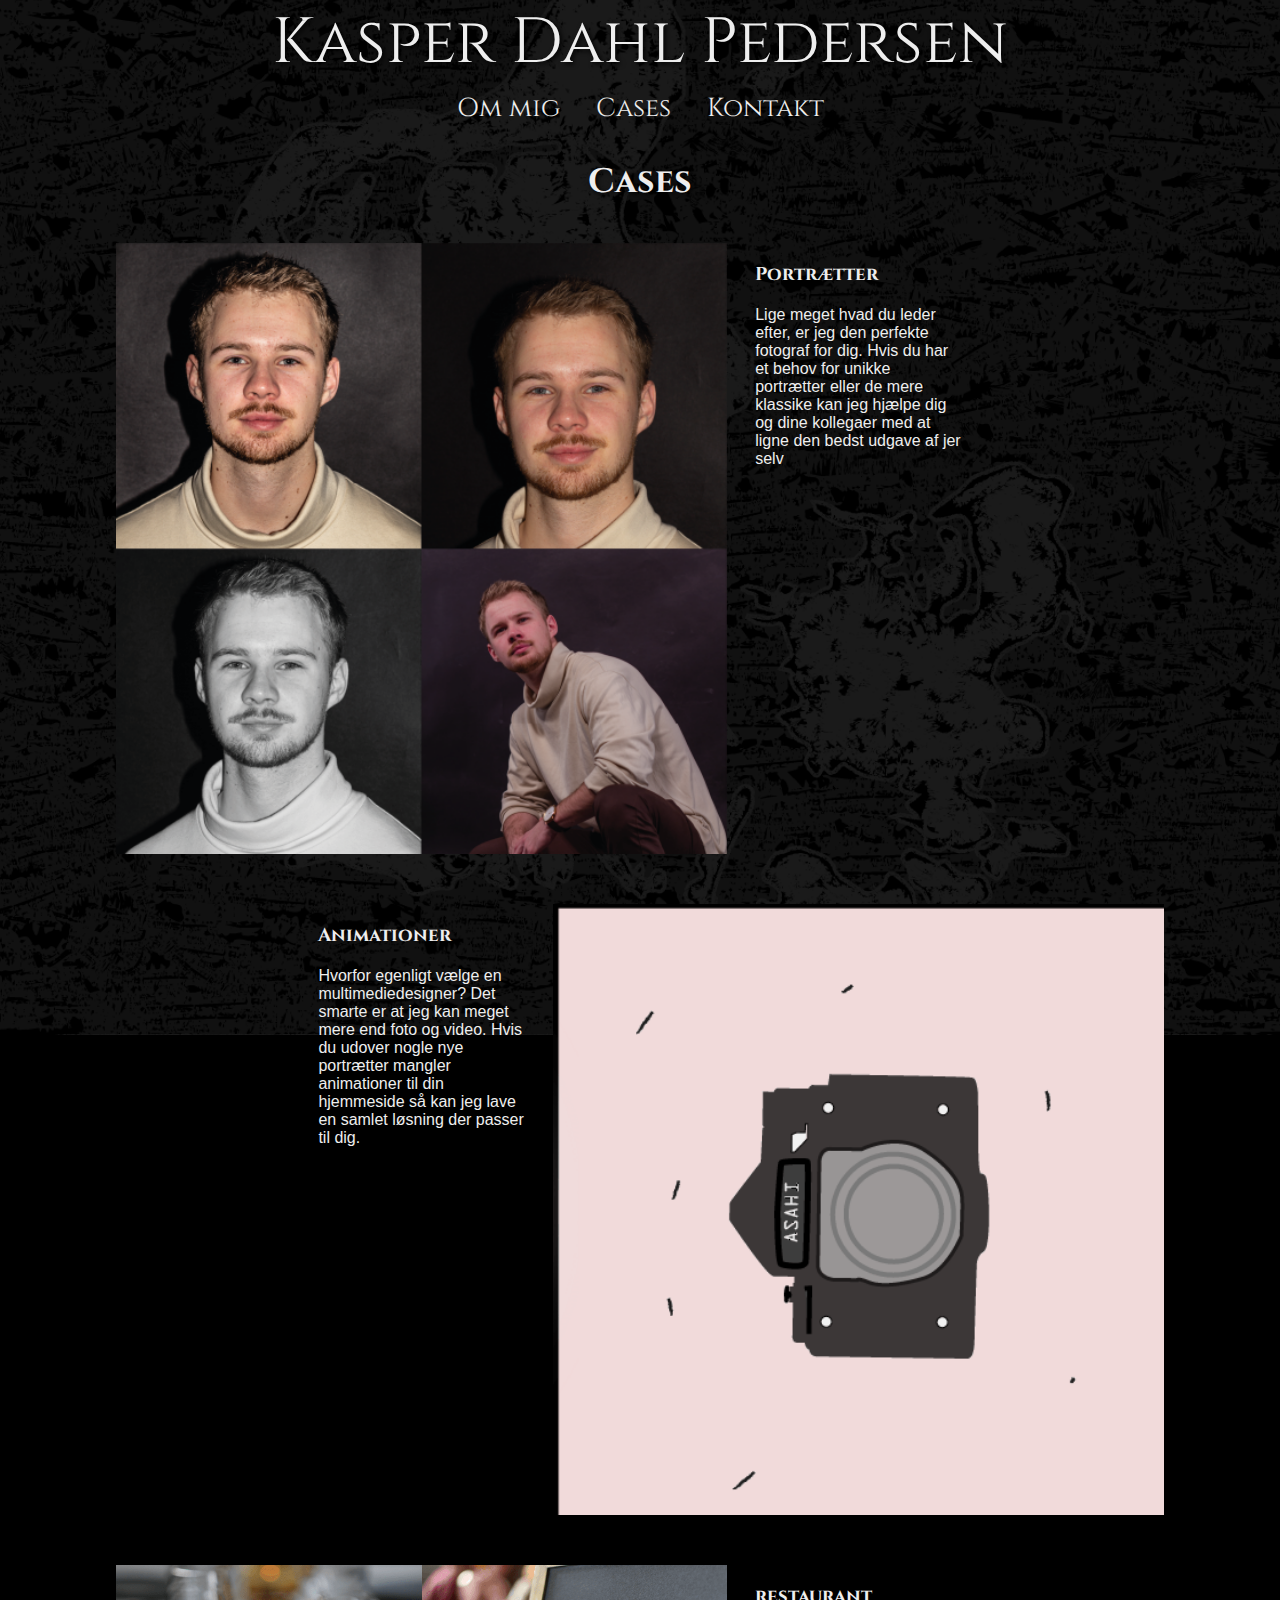
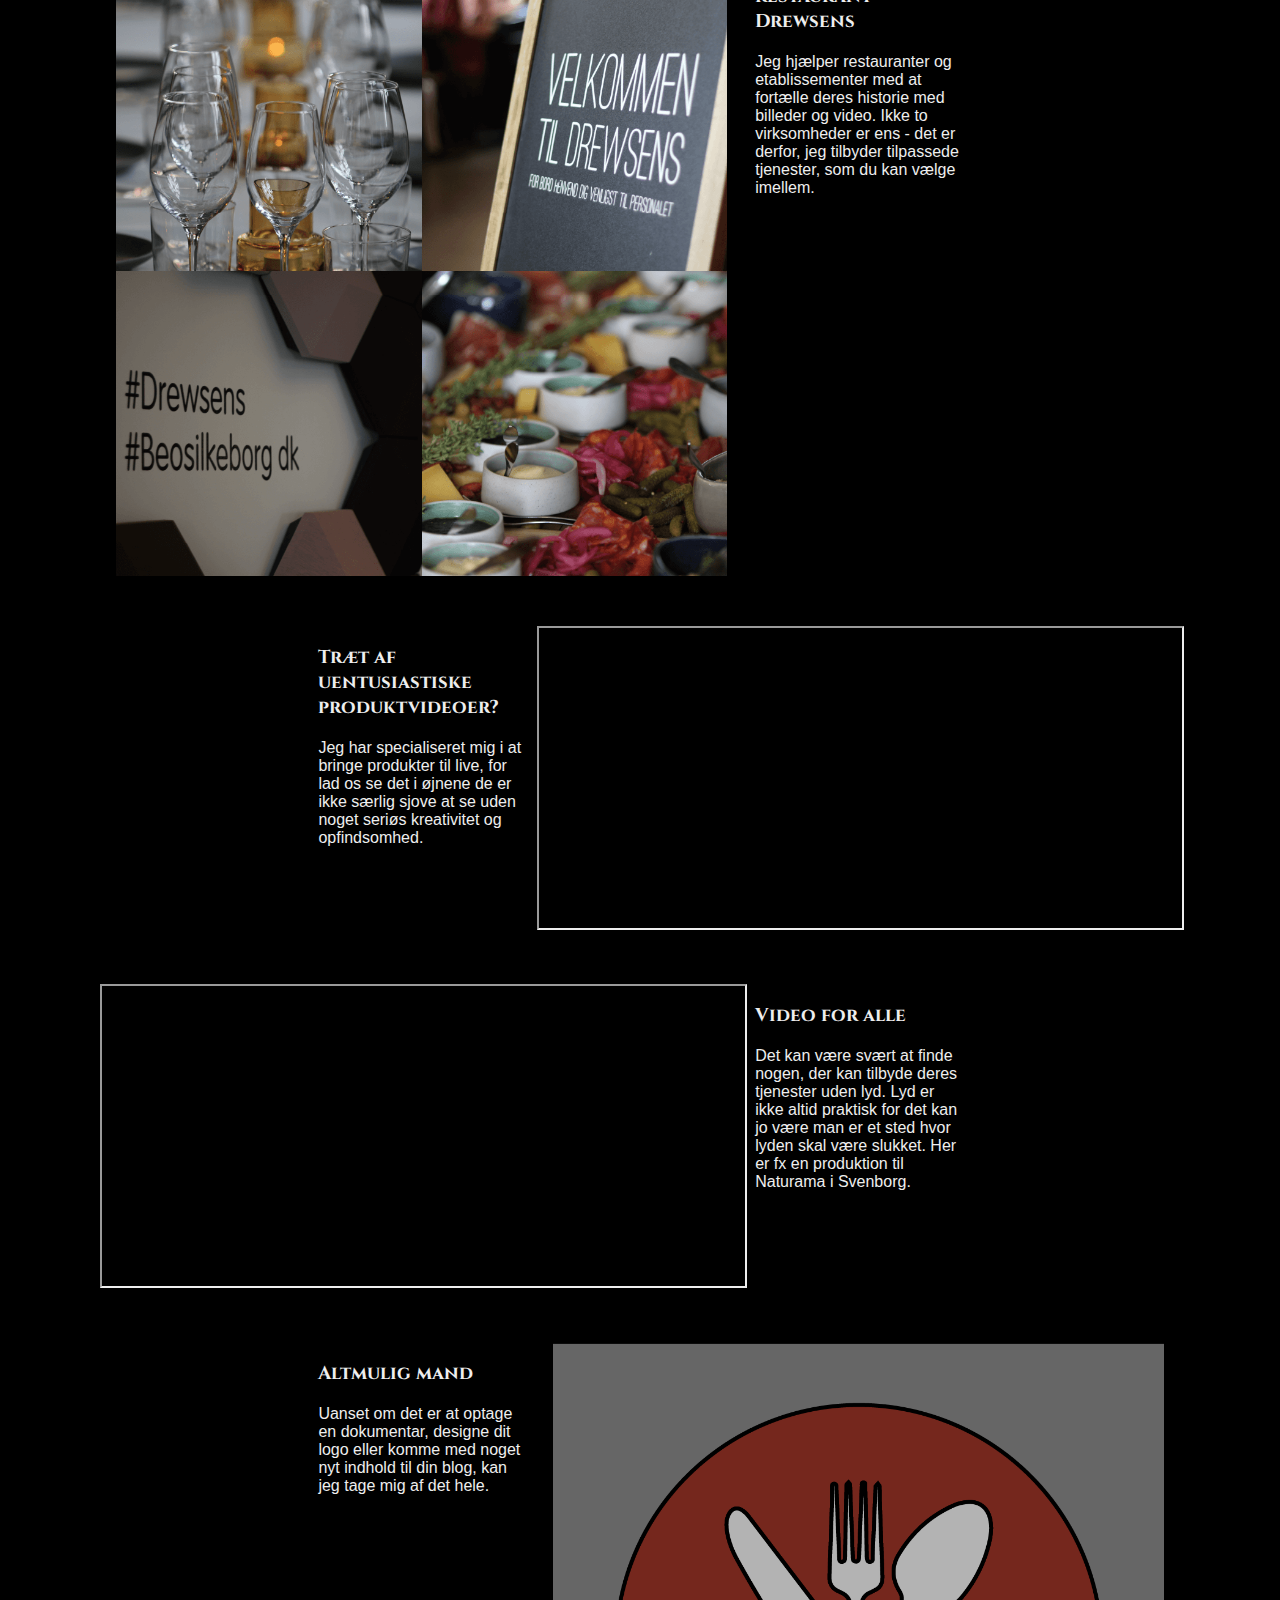
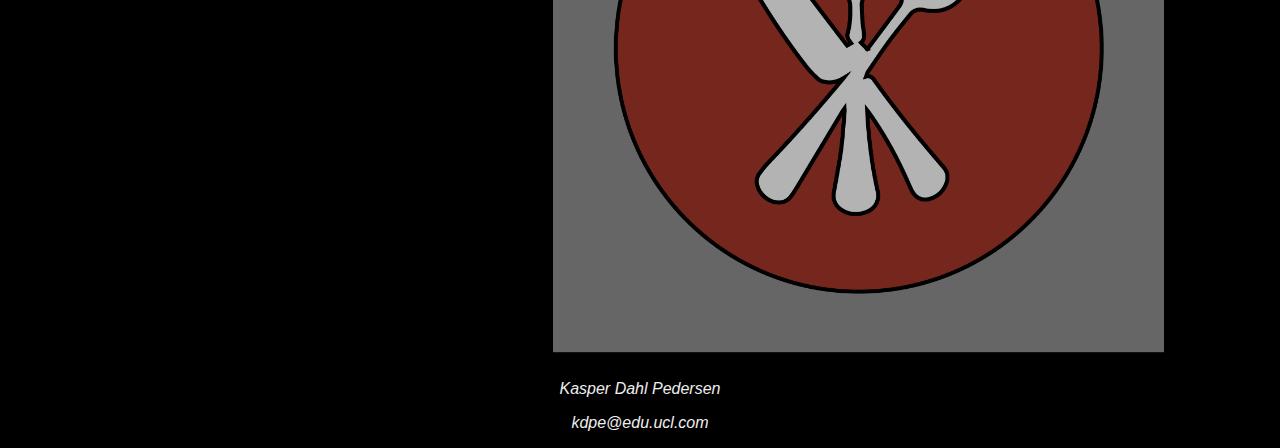
==== Cases.html @ 773d715b "Initial commit" ====
<!DOCTYPE html>
<html lang="en">
<head>
  <meta charset="UTF-8">
  <meta http-equiv="X-UA-Compatible" content="IE=edge">
  <meta name="viewport" content="width=device-width, initial-scale=1.0">
  <link rel="stylesheet" href="style.css">
  <link rel="preconnect" href="https://fonts.googleapis.com">
  <link rel="preconnect" href="https://fonts.gstatic.com" crossorigin>
  <link href="https://fonts.googleapis.com/css2?family=Cinzel&display=swap" rel="stylesheet">
<title>TheKasperDahl</title>
</head>

<body>
  <header>
    <a href="index.html" class="nodecoration"> Kasper Dahl Pedersen</a>
  </header>
  <nav>
    <a href="index.html">Om mig</a>
    <a href="#cases">Cases</a>
    <a href="Kontakt.html">Kontakt</a>
  </nav>
  <H2>Cases</H2>
<main class="grid-container">
    <div class="grid-item item1"> <img src="assets/images/model.png" alt="portræt billede af model" class="responsive"></div>
    <div class="grid-item item2"> <h3 class="toptekst" >Portrætter</h3> <p>Lige meget hvad du leder efter, er jeg den perfekte fotograf for dig. Hvis du har et behov for unikke portrætter eller de mere klassike kan jeg hjælpe dig og dine kollegaer med at ligne den bedst udgave af jer selv  </p></div>
    <div class="grid-item item3"> <h3>Animationer</h3> <p> Hvorfor egenligt vælge en multimediedesigner? Det smarte er at jeg kan meget mere end foto og video. Hvis du udover nogle nye portrætter mangler animationer til din hjemmeside så kan jeg lave en samlet løsning der passer til dig. <p></div>
    <div class="grid-item item4"> <img src="/assets/animation/pentaxgif.gif" alt="animeret gif" class="responsive"></div>
    <div class="grid-item item5"> <img src="assets/images/drewsens.png" alt="collage af billeder fra restauran" class="responsive"></div>
    <div class="grid-item item6"> <h3>restaurant Drewsens</h3> <p>Jeg hjælper restauranter og etablissementer med at fortælle deres historie med billeder og video. Ikke to virksomheder er ens - det er derfor, jeg tilbyder tilpassede tjenester, som du kan vælge imellem.</p></div>
    <div class="grid-item item7"> <h3>Træt af uentusiastiske produktvideoer?</h3> <p>Jeg har specialiseret mig i at bringe produkter til live, for lad os se det i øjnene de er ikke særlig sjove at se uden noget seriøs kreativitet og opfindsomhed.</p> </div>
    <div class="grid-item item8"> <iframe src="https://www.youtube.com/embed/P_IQsjrdXrU" title="YouTube video player" allow="accelerometer; autoplay; clipboard-write; encrypted-media; gyroscope; picture-in-picture"></iframe> </div>
    <div class="grid-item item9"> <iframe src="https://www.youtube.com/embed/EsS5BHHTnPE" title="YouTube video player" allow="accelerometer; autoplay; clipboard-write; encrypted-media; gyroscope; picture-in-picture"></iframe></div>
    <div class="grid-item item10"> <h3>Video for alle</h3> <p>Det kan være svært at finde nogen, der kan tilbyde deres tjenester uden lyd. Lyd er ikke altid praktisk for det kan jo være man er et sted hvor lyden skal være slukket. Her er fx en produktion til Naturama i Svenborg.</p> </div>
    <div class="grid-item item11"> <h3>Altmulig mand</h3><p>Uanset om det er at optage en dokumentar, designe dit logo eller komme med noget nyt indhold til din blog, kan jeg tage mig af det hele.</p></div>
    <div class="grid-item item12"> <img src="assets/images/logorestaurant.png" alt="Billede af logo på sort baggrund" class="responsive"></div>
</main>
<footer>
  <address>
    <p>Kasper Dahl Pedersen</p>
    <p>kdpe@edu.ucl.com</p>
  </address>
</footer>
</body>

</html>
---- style.css ----
body{
  background-color: rgb(0, 0, 0);
  background-image: url(assets/background/pinstripeDK.png);
  background-repeat: no-repeat;
  background-size: auto 130%;
  background-attachment: fixed;
  background-position: center center;
}

.item1 {
  grid-area: a;
}

.item2 {
grid-area: b;
}

.item3 {
 grid-area: c;
}

.item4 {
 grid-area: d;
 }

.item5 {
 grid-area: e;
 }
.item6 {
 grid-area: f;
 }

.item7 {
 grid-area: g;
 }

.item8 {
 grid-area: h;
 position: relative;
 }

iframe{
width: 100%;
height: 300px;
}

.item9 {
 grid-area: i;
 position: relative;
} 

.item10 {
 grid-area: j;
  }
  
.item11{
  grid-area: k;
}

.item12{
  grid-area: l;
}

header{
  text-align: center;
}

.nodecoration{
  font-family: 'Cinzel', serif;
   font-size: 64px;
   text-shadow: 2px 2px 5px black;
   color: #eeeeee;
   text-decoration: none;
}

h2{
  font-family: 'Cinzel', serif;
   text-align: center; 
   font-size: 34px;
   text-shadow: 2px 2px 5px black;
   color: #eeeeee;
}

h3{
  font-family: 'Cinzel', serif;
  color: #eeeeee;
}

.toptekst{
  display: flex;
  align-items: flex-start;
}

p{
  font-family: 'Poppins', sans-serif;
  color: #eeeeee;

}
nav {
  text-align: center;
  padding: 5px;
}
nav a {
  color: #eeeeee;
  text-align: center;
  padding: 14px 16px;
  text-decoration: none;
  font-size: 26px;
  font-family: 'Cinzel', serif;
}
nav a:hover {
  background-color: #eeeeee;
  color: black;
}

.responsive{
  height: 75%;
  width: 95%;
  display: flex;
  justify-content: center;
  margin: auto;
}

.responsive2 {
  height: 75%;
  width: 100%;
}

.hero-image{
  width: 100%;
}

.grid-container {
  display: grid;
  align-items: center;
  grid-template-areas: 
  "a"
  "b"
  "d"
  "c"
  "e"
  "f"
  "h"
  "g"
  "i"
  "j"
  "l"
  "k";
}

footer p{
  text-align: center;
}

@media only screen and (min-width: 600px) { 
  .grid-container {
    display: grid;
    padding: 10px;
    align-items: center;
    grid-gap: 12px;
    row-gap: 50px;
    grid-template-areas: 
    "a a a b ."
    "a a a . ."
    ". c d d d"
    ". . d d d"
    "e e e f ."
    "e e e . ."
    ". g h h h"
    ". . h h h"
    "i i i j ."
    "i i i . ."
    ". k l l l"
    ". . l l l";
    grid-template-columns: repeat(5 ,1fr);
  }

.grid-container-index{
  display: grid;
  padding: 10px;
  align-items: center;
  grid-gap: 12px;
  row-gap: 50px;
  grid-template-areas: 
  "a a a b ."
  "a a a . ."
  ". c d d d"
  ". . d d d"
  "e e e e e"
  "e e e e e";
  grid-template-columns: repeat(5 ,1fr);
}

  body{
    max-width: 1100px;
    margin:auto;
  }

  .item1 {
    grid-area: a;
  }
  
  .item2{
    grid-area: b;
  }
  
  .item3 {
   grid-area: c;
   }
  
  .item4  {
   grid-area: d;
  }
  
  .item5 {
   grid-area: e;
   display: flex;
   align-items: flex-start;  
  }
  .item6 {
   grid-area: f;
   }
  
  .item7 {
   grid-area: g;
   }
  
  .item8 {
   grid-area: h;
   position: relative;
   }
  
  iframe{
  width: 100%;
  height: 300px;
  }
  
  .item9 {
   grid-area: i;
   position: relative;
  } 
  
  .item10 {
   grid-area: j;
   max-width: 400px;
   position: relative;
   right: 0;
    }
  .item11{
    grid-area: k;
  }
  
  .item12{
    grid-area: l;
  }
  
}
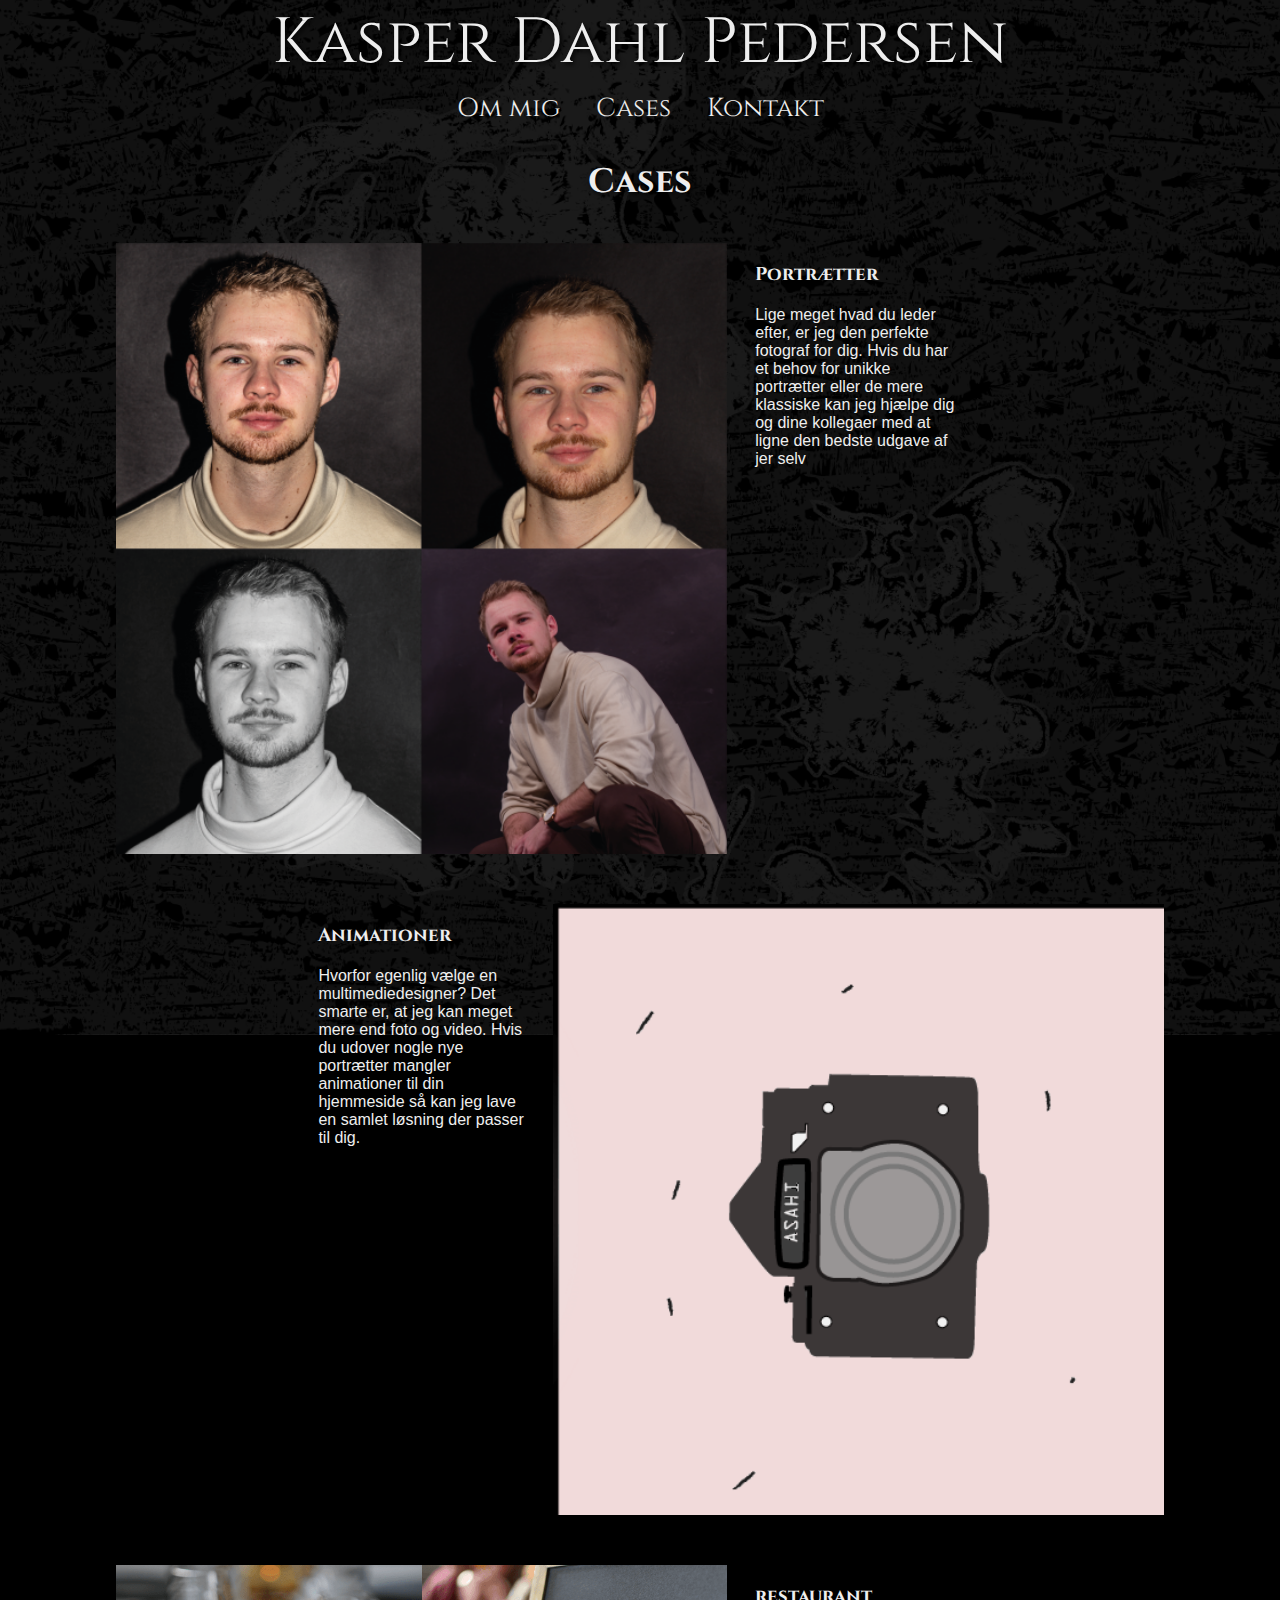
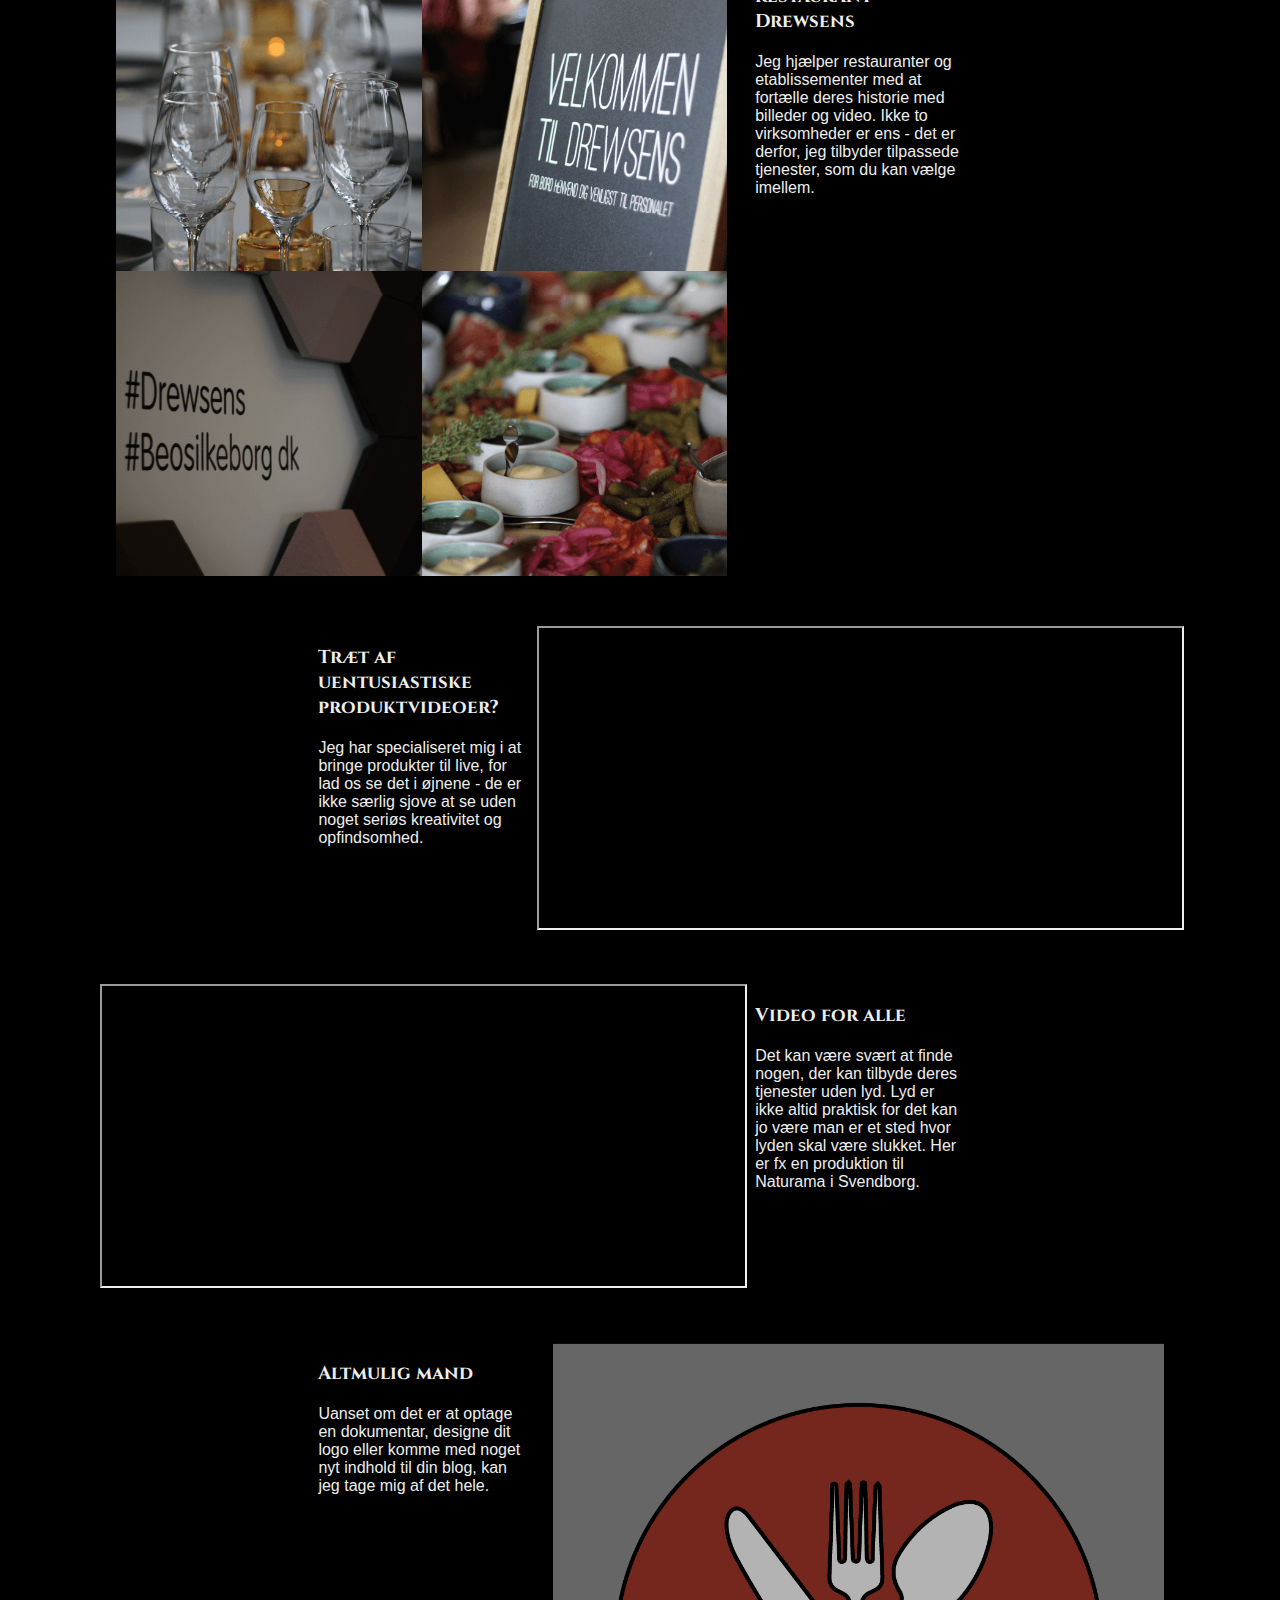
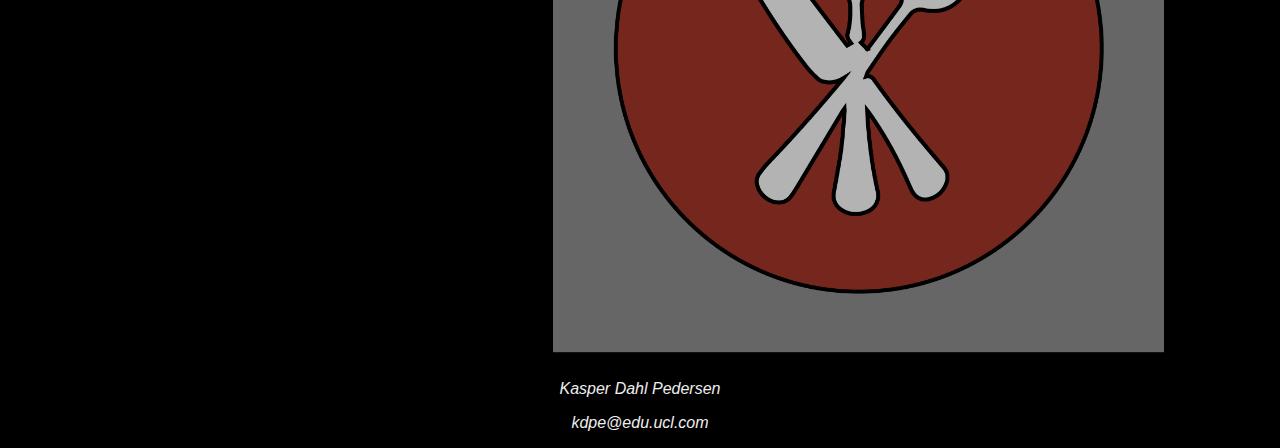
==== commit 2cd6b13a: "korrektur" ====
--- a/Cases.html
+++ b/Cases.html
@@ -23,15 +23,15 @@
   <H2>Cases</H2>
 <main class="grid-container">
     <div class="grid-item item1"> <img src="assets/images/model.png" alt="portræt billede af model" class="responsive"></div>
-    <div class="grid-item item2"> <h3 class="toptekst" >Portrætter</h3> <p>Lige meget hvad du leder efter, er jeg den perfekte fotograf for dig. Hvis du har et behov for unikke portrætter eller de mere klassike kan jeg hjælpe dig og dine kollegaer med at ligne den bedst udgave af jer selv  </p></div>
-    <div class="grid-item item3"> <h3>Animationer</h3> <p> Hvorfor egenligt vælge en multimediedesigner? Det smarte er at jeg kan meget mere end foto og video. Hvis du udover nogle nye portrætter mangler animationer til din hjemmeside så kan jeg lave en samlet løsning der passer til dig. <p></div>
+    <div class="grid-item item2"> <h3 class="toptekst" >Portrætter</h3> <p>Lige meget hvad du leder efter, er jeg den perfekte fotograf for dig. Hvis du har et behov for unikke portrætter eller de mere klassiske kan jeg hjælpe dig og dine kollegaer med at ligne den bedste udgave af jer selv</p></div>
+    <div class="grid-item item3"> <h3>Animationer</h3> <p> Hvorfor egenlig vælge en multimediedesigner? Det smarte er, at jeg kan meget mere end foto og video. Hvis du udover nogle nye portrætter mangler animationer til din hjemmeside så kan jeg lave en samlet løsning der passer til dig. <p></div>
     <div class="grid-item item4"> <img src="/assets/animation/pentaxgif.gif" alt="animeret gif" class="responsive"></div>
     <div class="grid-item item5"> <img src="assets/images/drewsens.png" alt="collage af billeder fra restauran" class="responsive"></div>
     <div class="grid-item item6"> <h3>restaurant Drewsens</h3> <p>Jeg hjælper restauranter og etablissementer med at fortælle deres historie med billeder og video. Ikke to virksomheder er ens - det er derfor, jeg tilbyder tilpassede tjenester, som du kan vælge imellem.</p></div>
-    <div class="grid-item item7"> <h3>Træt af uentusiastiske produktvideoer?</h3> <p>Jeg har specialiseret mig i at bringe produkter til live, for lad os se det i øjnene de er ikke særlig sjove at se uden noget seriøs kreativitet og opfindsomhed.</p> </div>
+    <div class="grid-item item7"> <h3>Træt af uentusiastiske produktvideoer?</h3> <p>Jeg har specialiseret mig i at bringe produkter til live, for lad os se det i øjnene - de er ikke særlig sjove at se uden noget seriøs kreativitet og opfindsomhed.</p> </div>
     <div class="grid-item item8"> <iframe src="https://www.youtube.com/embed/P_IQsjrdXrU" title="YouTube video player" allow="accelerometer; autoplay; clipboard-write; encrypted-media; gyroscope; picture-in-picture"></iframe> </div>
     <div class="grid-item item9"> <iframe src="https://www.youtube.com/embed/EsS5BHHTnPE" title="YouTube video player" allow="accelerometer; autoplay; clipboard-write; encrypted-media; gyroscope; picture-in-picture"></iframe></div>
-    <div class="grid-item item10"> <h3>Video for alle</h3> <p>Det kan være svært at finde nogen, der kan tilbyde deres tjenester uden lyd. Lyd er ikke altid praktisk for det kan jo være man er et sted hvor lyden skal være slukket. Her er fx en produktion til Naturama i Svenborg.</p> </div>
+    <div class="grid-item item10"> <h3>Video for alle</h3> <p>Det kan være svært at finde nogen, der kan tilbyde deres tjenester uden lyd. Lyd er ikke altid praktisk for det kan jo være man er et sted hvor lyden skal være slukket. Her er fx en produktion til Naturama i Svendborg.</p> </div>
     <div class="grid-item item11"> <h3>Altmulig mand</h3><p>Uanset om det er at optage en dokumentar, designe dit logo eller komme med noget nyt indhold til din blog, kan jeg tage mig af det hele.</p></div>
     <div class="grid-item item12"> <img src="assets/images/logorestaurant.png" alt="Billede af logo på sort baggrund" class="responsive"></div>
 </main>
--- a/style.css
+++ b/style.css
@@ -146,6 +146,17 @@
   "j"
   "l"
   "k";
+}
+
+.grid-container-index {
+  display: grid;
+  align-items: center;
+  grid-template-areas: 
+  "a"
+  "b"
+  "d"
+  "c"
+  "e";
 }
 
 footer p{
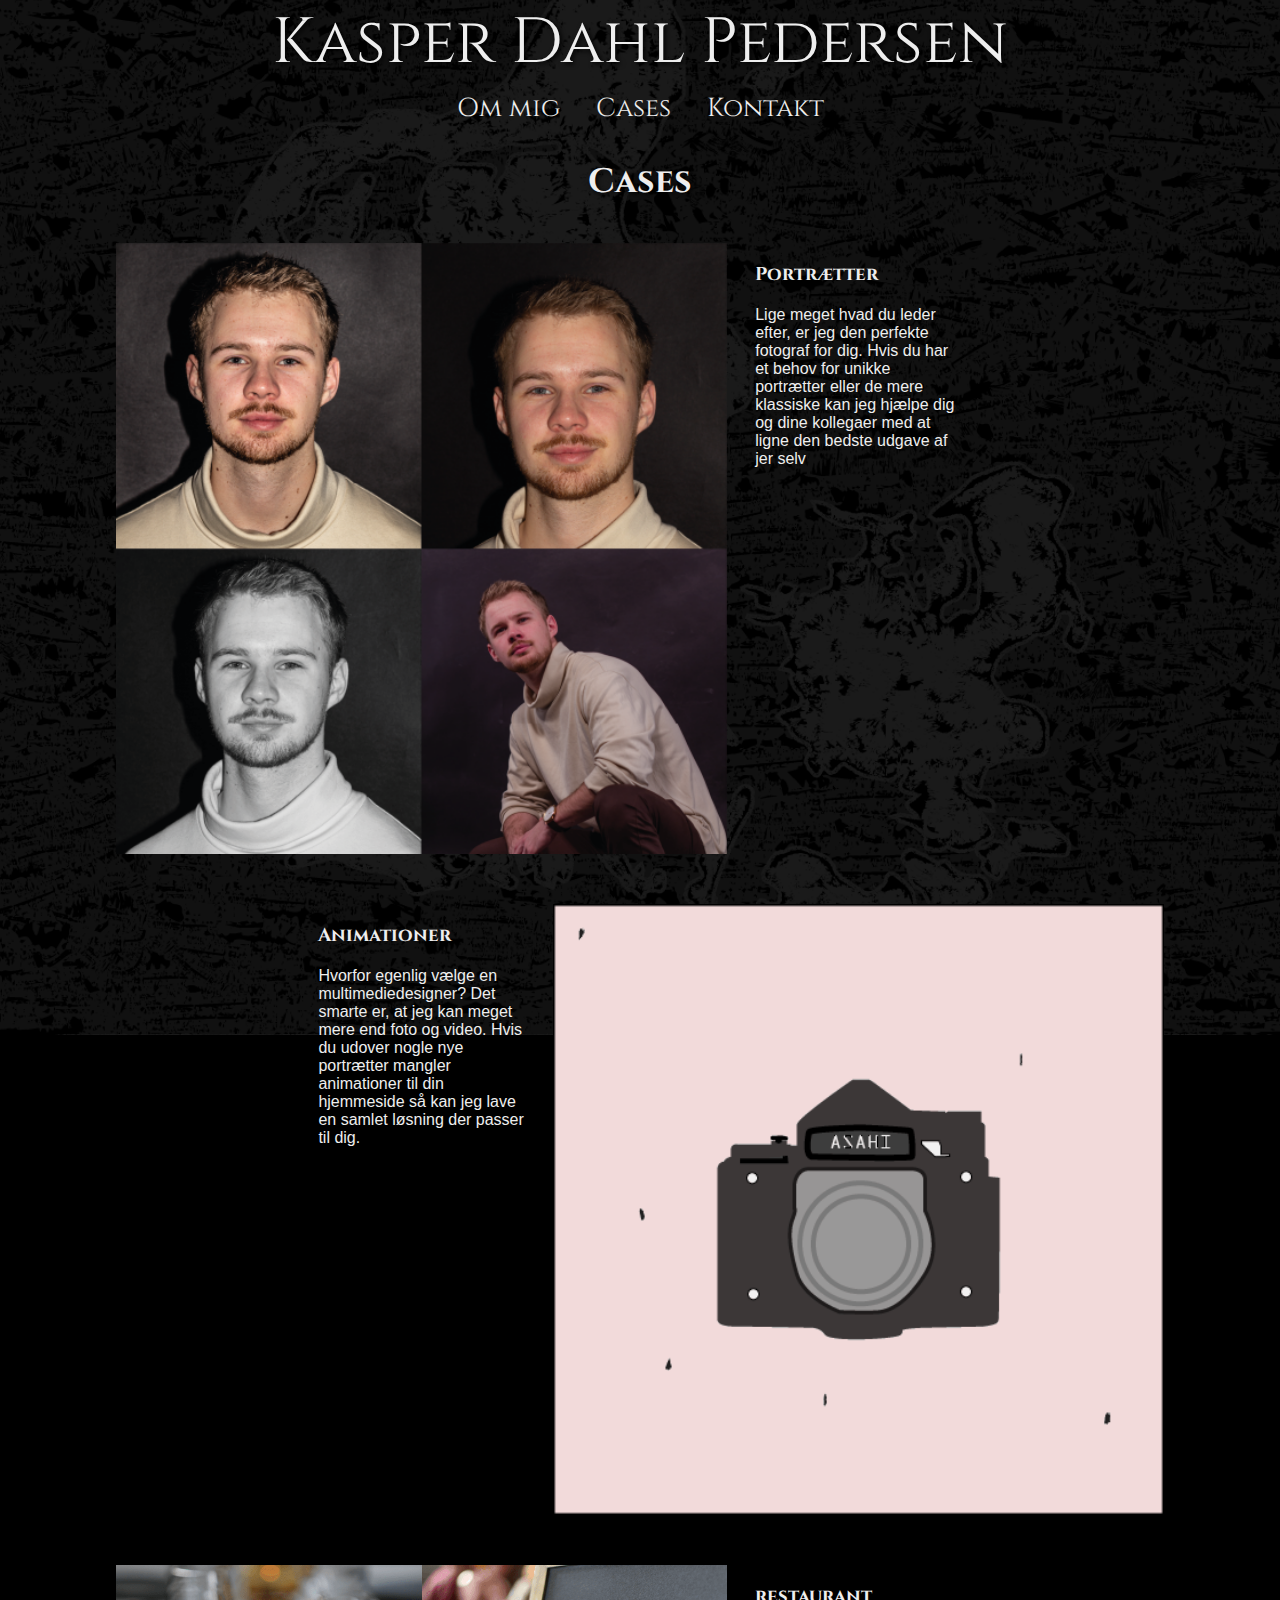
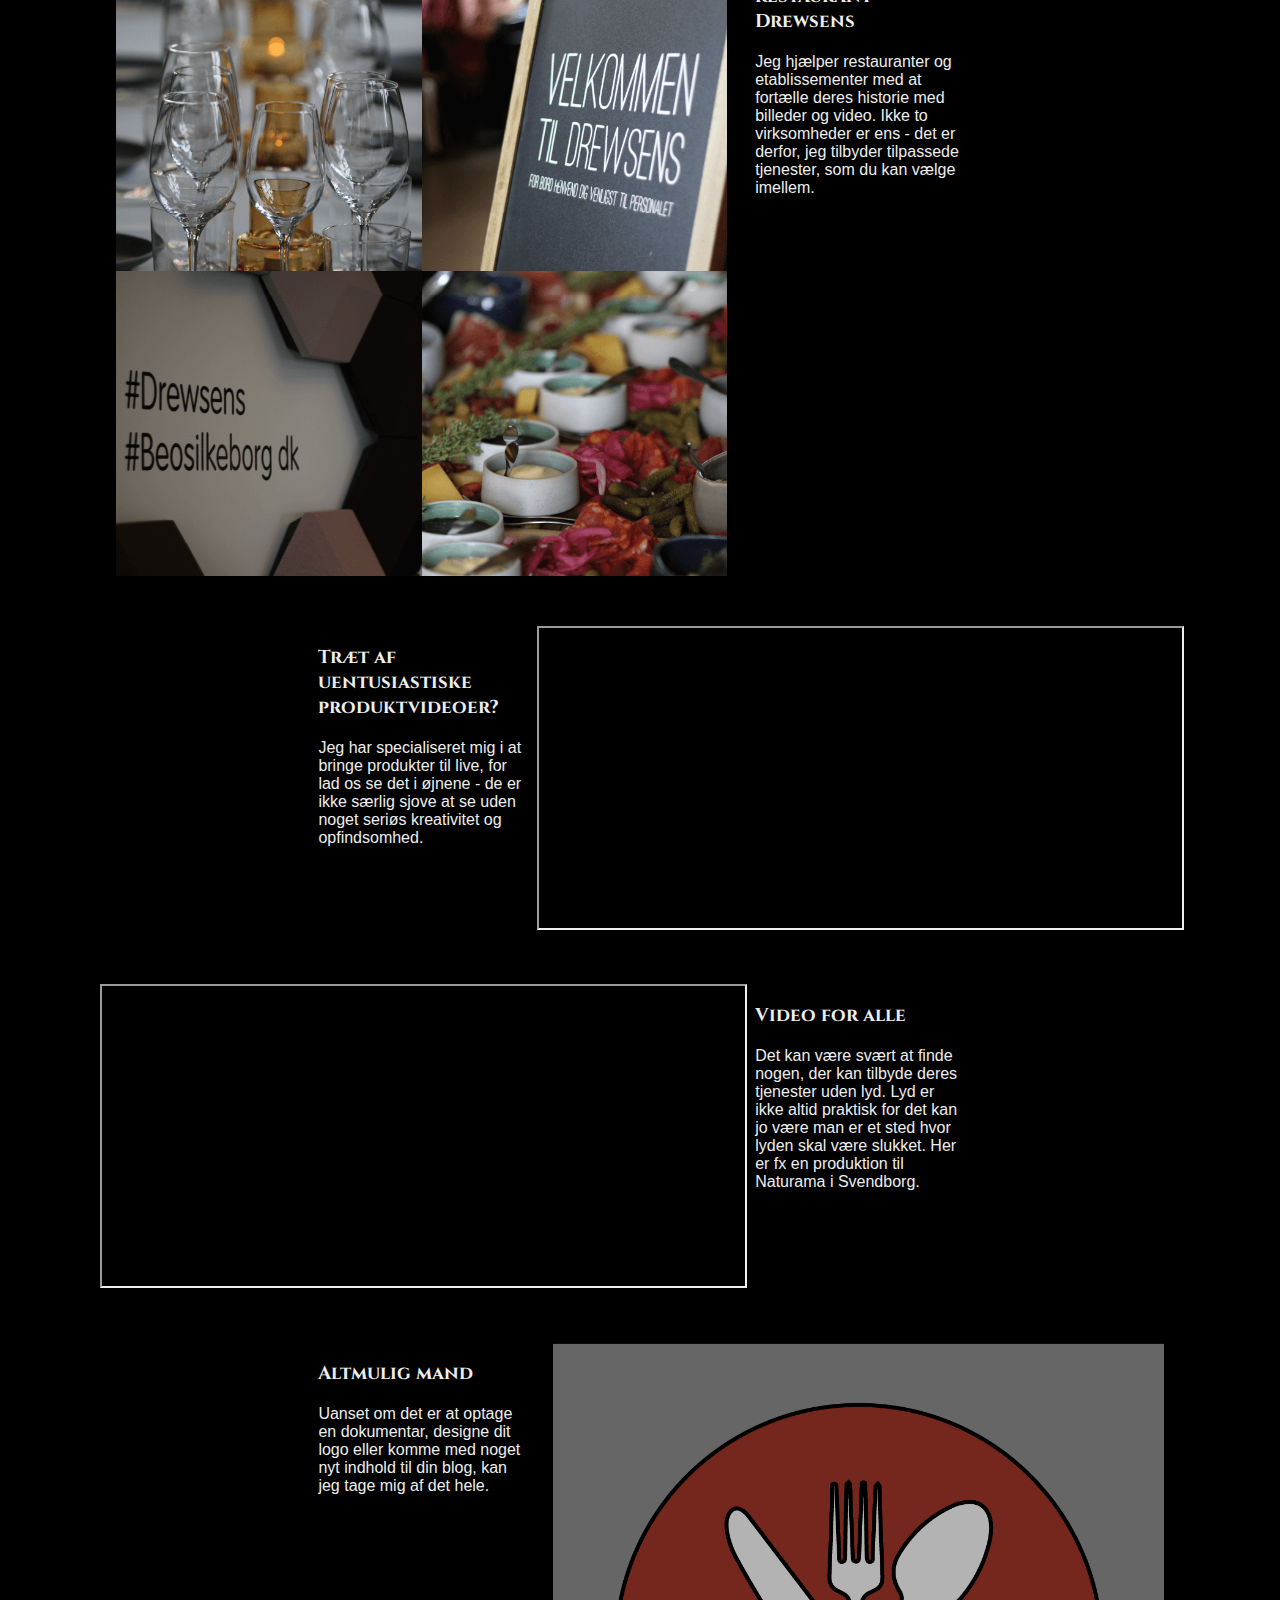
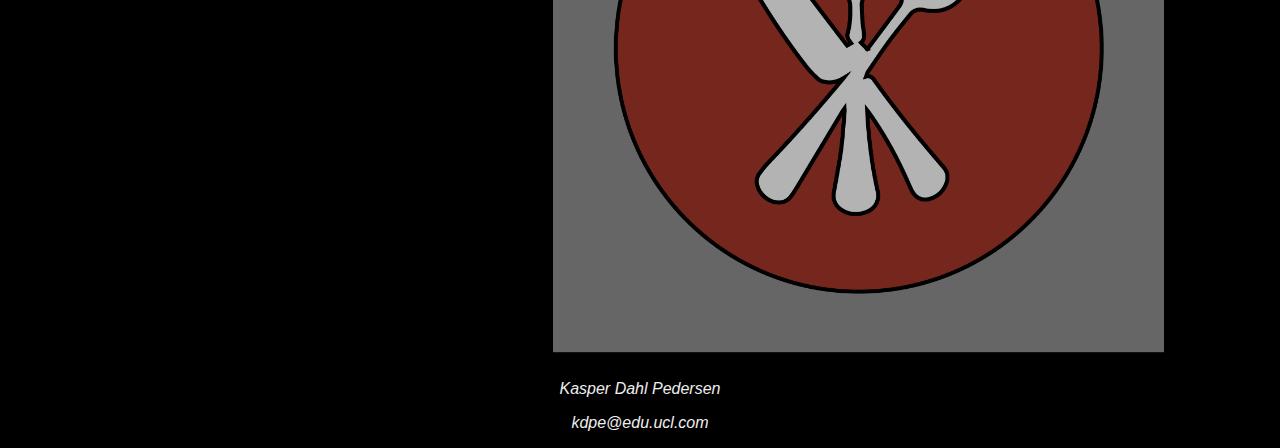
==== commit 543bd528: "google tag" ====
--- a/Cases.html
+++ b/Cases.html
@@ -1,6 +1,15 @@
 <!DOCTYPE html>
 <html lang="en">
 <head>
+  <!-- Google tag (gtag.js) -->
+<script async src="https://www.googletagmanager.com/gtag/js?id=G-SYLTJ422GP"></script>
+<script>
+  window.dataLayer = window.dataLayer || [];
+  function gtag(){dataLayer.push(arguments);}
+  gtag('js', new Date());
+
+  gtag('config', 'G-SYLTJ422GP');
+</script>
   <meta charset="UTF-8">
   <meta http-equiv="X-UA-Compatible" content="IE=edge">
   <meta name="viewport" content="width=device-width, initial-scale=1.0">
